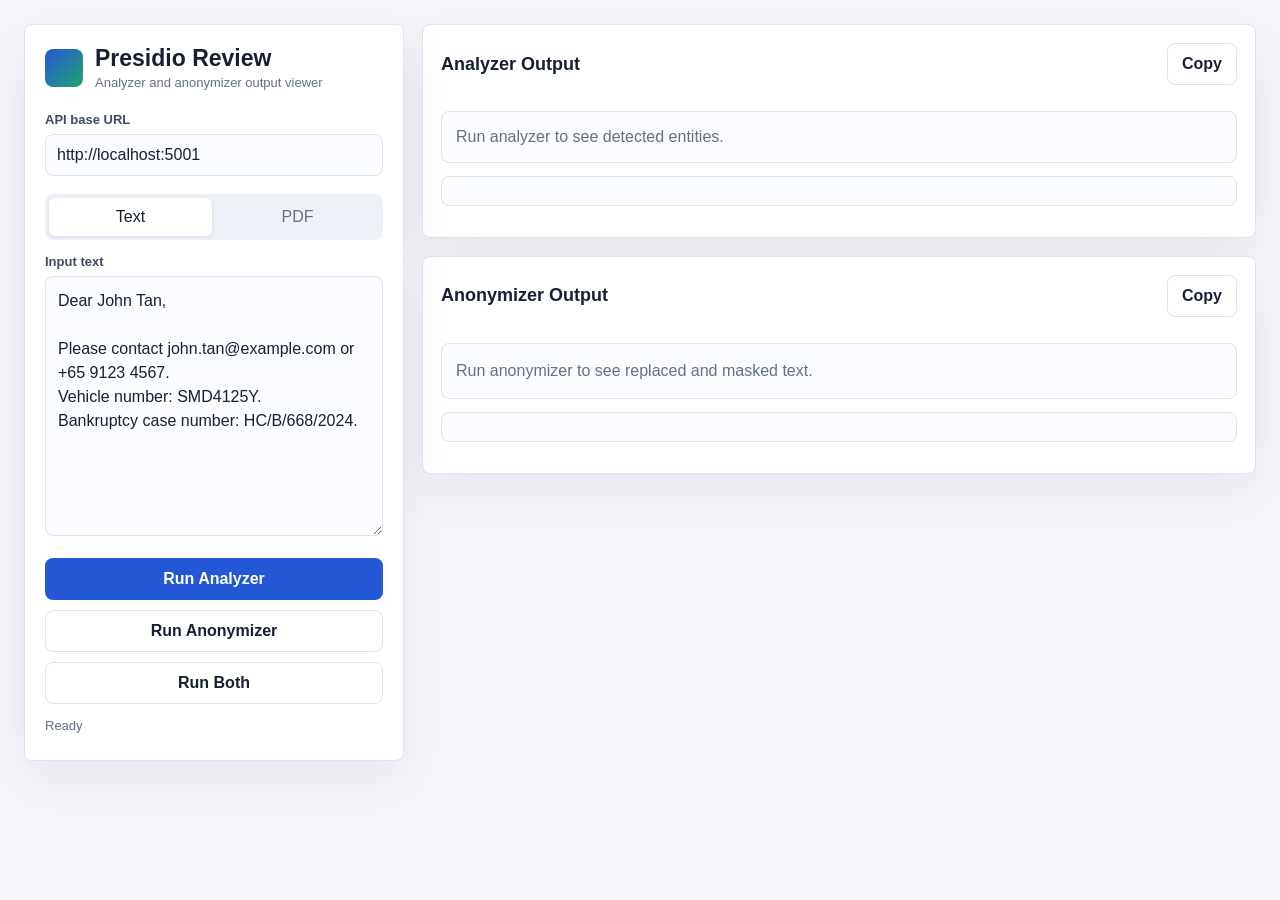
==== ui/index.html @ f63acba7 "Add review UI and update documentation" ====
<!doctype html>
<html lang="en">
<head>
  <meta charset="utf-8">
  <meta name="viewport" content="width=device-width, initial-scale=1">
  <title>Presidio Singapore Review UI</title>
  <link rel="stylesheet" href="./styles.css">
</head>
<body>
  <main class="shell">
    <section class="workspace">
      <aside class="panel input-panel">
        <div class="brand">
          <span class="brand-mark"></span>
          <div>
            <h1>Presidio Review</h1>
            <p>Analyzer and anonymizer output viewer</p>
          </div>
        </div>

        <label class="field-label" for="apiBase">API base URL</label>
        <input id="apiBase" class="text-input" type="url">

        <div class="segmented" role="tablist" aria-label="Input type">
          <button id="textMode" class="segment active" type="button">Text</button>
          <button id="pdfMode" class="segment" type="button">PDF</button>
        </div>

        <section id="textInputBlock" class="input-block">
          <label class="field-label" for="textInput">Input text</label>
          <textarea id="textInput" spellcheck="false">Dear John Tan,

Please contact john.tan@example.com or +65 9123 4567.
Vehicle number: SMD4125Y.
Bankruptcy case number: HC/B/668/2024.</textarea>
        </section>

        <section id="pdfInputBlock" class="input-block hidden">
          <label class="field-label" for="pdfInput">PDF file</label>
          <input id="pdfInput" class="file-input" type="file" accept="application/pdf,.pdf">
          <label class="field-label" for="emailMessageId">Email message id</label>
          <input id="emailMessageId" class="text-input" type="number" min="1" value="1">
        </section>

        <div class="actions">
          <button id="runAnalyzer" class="primary" type="button">Run Analyzer</button>
          <button id="runAnonymizer" class="secondary" type="button">Run Anonymizer</button>
          <button id="runBoth" class="secondary" type="button">Run Both</button>
        </div>

        <div id="status" class="status">Ready</div>
      </aside>

      <section class="results">
        <div class="result-grid">
          <article class="panel result-panel">
            <div class="panel-heading">
              <h2>Analyzer Output</h2>
              <button id="copyAnalyzer" class="icon-button" type="button" title="Copy analyzer JSON">Copy</button>
            </div>
            <div id="analyzerSummary" class="summary-row"></div>
            <div id="highlightedSource" class="highlight-box muted">Run analyzer to see detected entities.</div>
            <pre id="analyzerJson" class="json-box"></pre>
          </article>

          <article class="panel result-panel">
            <div class="panel-heading">
              <h2>Anonymizer Output</h2>
              <button id="copyAnonymizer" class="icon-button" type="button" title="Copy anonymizer JSON">Copy</button>
            </div>
            <div id="anonymizerSummary" class="summary-row"></div>
            <div id="highlightedAnonymized" class="highlight-box muted">Run anonymizer to see replaced and masked text.</div>
            <pre id="anonymizerJson" class="json-box"></pre>
          </article>
        </div>
      </section>
    </section>
  </main>

  <script src="./app.js"></script>
</body>
</html>
---- ui/styles.css ----
:root {
  color-scheme: light;
  --bg: #f6f7fb;
  --panel: #ffffff;
  --ink: #172033;
  --muted: #647084;
  --line: #dce2ee;
  --primary: #2457d6;
  --primary-dark: #173d9c;
  --soft-blue: #eaf1ff;
  --soft-green: #e8f8f0;
  --soft-amber: #fff4d7;
  --soft-red: #ffe8e8;
  --green: #167a4a;
  --amber: #8a5a00;
  --red: #a83232;
  --shadow: 0 18px 50px rgba(20, 30, 55, 0.08);
}

* {
  box-sizing: border-box;
}

body {
  margin: 0;
  background: var(--bg);
  color: var(--ink);
  font-family: Segoe UI, Inter, Arial, sans-serif;
}

button,
input,
textarea {
  font: inherit;
}

.shell {
  min-height: 100vh;
  padding: 24px;
}

.workspace {
  display: grid;
  grid-template-columns: 380px minmax(0, 1fr);
  gap: 18px;
  max-width: 1600px;
  margin: 0 auto;
}

.panel {
  background: var(--panel);
  border: 1px solid var(--line);
  border-radius: 8px;
  box-shadow: var(--shadow);
}

.input-panel {
  position: sticky;
  top: 24px;
  align-self: start;
  padding: 20px;
}

.brand {
  display: flex;
  gap: 12px;
  align-items: center;
  margin-bottom: 22px;
}

.brand-mark {
  width: 38px;
  height: 38px;
  border-radius: 8px;
  background: linear-gradient(135deg, #2457d6, #23a36f);
}

h1,
h2,
p {
  margin: 0;
}

h1 {
  font-size: 23px;
  line-height: 1.15;
}

h2 {
  font-size: 18px;
}

.brand p {
  margin-top: 4px;
  color: var(--muted);
  font-size: 13px;
}

.field-label {
  display: block;
  margin: 14px 0 7px;
  color: #3f4b60;
  font-size: 13px;
  font-weight: 700;
}

.text-input,
textarea,
.file-input {
  width: 100%;
  border: 1px solid var(--line);
  border-radius: 8px;
  background: #fbfcff;
  color: var(--ink);
}

.text-input,
.file-input {
  height: 42px;
  padding: 9px 11px;
}

textarea {
  min-height: 260px;
  resize: vertical;
  padding: 12px;
  line-height: 1.5;
}

.segmented {
  display: grid;
  grid-template-columns: 1fr 1fr;
  gap: 4px;
  margin: 18px 0 4px;
  padding: 4px;
  background: #eef2f8;
  border-radius: 8px;
}

.segment {
  border: 0;
  border-radius: 6px;
  padding: 10px;
  background: transparent;
  color: var(--muted);
  cursor: pointer;
}

.segment.active {
  background: #ffffff;
  color: var(--ink);
  box-shadow: 0 1px 4px rgba(30, 42, 70, 0.12);
}

.hidden {
  display: none;
}

.actions {
  display: grid;
  gap: 10px;
  margin-top: 18px;
}

.primary,
.secondary,
.icon-button {
  border: 1px solid transparent;
  border-radius: 8px;
  padding: 11px 14px;
  font-weight: 700;
  cursor: pointer;
}

.primary {
  background: var(--primary);
  color: #ffffff;
}

.primary:hover {
  background: var(--primary-dark);
}

.secondary,
.icon-button {
  background: #ffffff;
  color: var(--ink);
  border-color: var(--line);
}

.status {
  margin-top: 14px;
  min-height: 22px;
  color: var(--muted);
  font-size: 13px;
}

.results {
  min-width: 0;
}

.result-grid {
  display: grid;
  grid-template-columns: minmax(0, 1fr);
  gap: 18px;
}

.result-panel {
  min-width: 0;
  padding: 18px;
}

.panel-heading {
  display: flex;
  justify-content: space-between;
  align-items: center;
  gap: 12px;
  margin-bottom: 14px;
}

.summary-row {
  display: flex;
  flex-wrap: wrap;
  gap: 8px;
  margin-bottom: 12px;
}

.chip {
  display: inline-flex;
  align-items: center;
  gap: 6px;
  padding: 6px 9px;
  border-radius: 999px;
  background: #eef2f8;
  color: #344158;
  font-size: 12px;
  font-weight: 700;
}

.highlight-box,
.json-box {
  border: 1px solid var(--line);
  border-radius: 8px;
  background: #fbfcff;
}

.highlight-box {
  max-height: 390px;
  overflow: auto;
  padding: 14px;
  line-height: 1.65;
  white-space: pre-wrap;
  word-break: break-word;
}

#highlightedSource {
  max-height: 430px;
  line-height: 1.35;
}

.json-box {
  max-height: 260px;
  overflow: auto;
  padding: 14px;
  color: #172033;
  font-family: Consolas, SFMono-Regular, Menlo, monospace;
  font-size: 13px;
  line-height: 1.45;
}

.muted {
  color: var(--muted);
}

.entity {
  border-radius: 5px;
  padding: 1px 4px;
  font-weight: 700;
}

.entity-source {
  background: var(--soft-blue);
  color: #1742a0;
}

.entity-replace {
  background: var(--soft-green);
  color: var(--green);
}

.entity-mask {
  background: var(--soft-amber);
  color: var(--amber);
}

.entity-error {
  background: var(--soft-red);
  color: var(--red);
}

.entity-board {
  display: grid;
  grid-template-columns: repeat(auto-fill, minmax(260px, 1fr));
  gap: 10px;
  align-items: start;
  white-space: normal;
}

.entity-card {
  border: 1px solid var(--line);
  border-radius: 8px;
  background: #ffffff;
  padding: 11px;
}

.entity-card-head {
  display: flex;
  align-items: center;
  justify-content: space-between;
  gap: 10px;
  margin-bottom: 8px;
  color: #2e3a4f;
  font-weight: 800;
  line-height: 1.2;
}

.entity-card-head small {
  display: inline-flex;
  align-items: center;
  justify-content: center;
  min-width: 24px;
  height: 24px;
  border-radius: 999px;
  background: #eef2f8;
  color: #44536c;
  font-size: 12px;
}

.entity-card-values {
  display: flex;
  flex-wrap: wrap;
  gap: 7px;
}

.value-chip {
  display: inline-flex;
  align-items: center;
  max-width: 100%;
  padding: 6px 8px;
  border-radius: 6px;
  font-size: 13px;
  font-weight: 700;
  line-height: 1.35;
  word-break: break-word;
}

.entity-sensitive {
  background: #fff2cc;
  color: #735200;
}

.entity-person {
  background: #eaf1ff;
  color: #1742a0;
}

.entity-business {
  background: #eaf8f2;
  color: #176044;
}

.entity-contact {
  background: #f0ecff;
  color: #4a3299;
}

.entity-date {
  background: #f3f5f8;
  color: #3d495c;
}

@media (max-width: 1100px) {
  .workspace {
    grid-template-columns: 1fr;
  }

  .input-panel {
    position: static;
  }
}
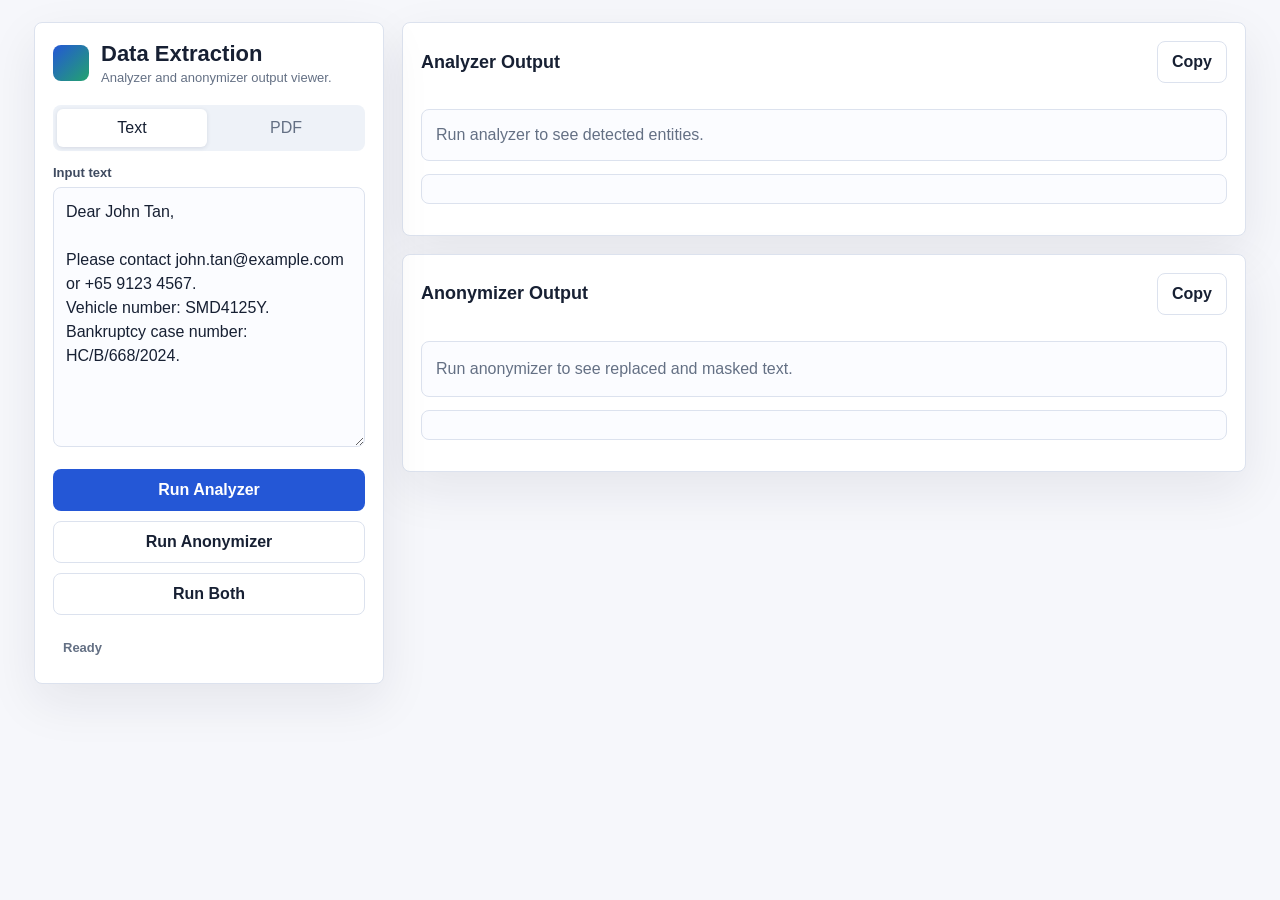
==== commit 24c561ab: "Polish review UI layout" ====
--- a/ui/index.html
+++ b/ui/index.html
@@ -3,7 +3,7 @@
 <head>
   <meta charset="utf-8">
   <meta name="viewport" content="width=device-width, initial-scale=1">
-  <title>Presidio Singapore Review UI</title>
+  <title>Data Extraction UI</title>
   <link rel="stylesheet" href="./styles.css">
 </head>
 <body>
@@ -13,13 +13,12 @@
         <div class="brand">
           <span class="brand-mark"></span>
           <div>
-            <h1>Presidio Review</h1>
-            <p>Analyzer and anonymizer output viewer</p>
+            <h1>Data Extraction</h1>
+            <p>Analyzer and anonymizer output viewer.</p>
           </div>
         </div>
 
-        <label class="field-label" for="apiBase">API base URL</label>
-        <input id="apiBase" class="text-input" type="url">
+        <input id="apiBase" type="hidden">
 
         <div class="segmented" role="tablist" aria-label="Input type">
           <button id="textMode" class="segment active" type="button">Text</button>
--- a/ui/styles.css
+++ b/ui/styles.css
@@ -36,14 +36,14 @@
 
 .shell {
   min-height: 100vh;
-  padding: 24px;
+  padding: 22px 34px;
 }
 
 .workspace {
   display: grid;
-  grid-template-columns: 380px minmax(0, 1fr);
+  grid-template-columns: 350px minmax(0, 1fr);
   gap: 18px;
-  max-width: 1600px;
+  max-width: 1720px;
   margin: 0 auto;
 }
 
@@ -58,19 +58,19 @@
   position: sticky;
   top: 24px;
   align-self: start;
-  padding: 20px;
+  padding: 18px;
 }
 
 .brand {
   display: flex;
   gap: 12px;
   align-items: center;
-  margin-bottom: 22px;
+  margin-bottom: 20px;
 }
 
 .brand-mark {
-  width: 38px;
-  height: 38px;
+  width: 36px;
+  height: 36px;
   border-radius: 8px;
   background: linear-gradient(135deg, #2457d6, #23a36f);
 }
@@ -82,7 +82,7 @@
 }
 
 h1 {
-  font-size: 23px;
+  font-size: 22px;
   line-height: 1.15;
 }
 
@@ -131,7 +131,7 @@
   display: grid;
   grid-template-columns: 1fr 1fr;
   gap: 4px;
-  margin: 18px 0 4px;
+  margin: 10px 0 4px;
   padding: 4px;
   background: #eef2f8;
   border-radius: 8px;
@@ -190,9 +190,26 @@
 
 .status {
   margin-top: 14px;
-  min-height: 22px;
+  min-height: 36px;
+  display: flex;
+  align-items: center;
+  padding: 8px 10px;
+  border-radius: 8px;
   color: var(--muted);
   font-size: 13px;
+  font-weight: 700;
+}
+
+.status-working {
+  background: #fff4d7;
+  color: #735200;
+  border: 1px solid #f2d88a;
+}
+
+.status-error {
+  background: var(--soft-red);
+  color: var(--red);
+  border: 1px solid #f2bbbb;
 }
 
 .results {
@@ -245,7 +262,7 @@
 }
 
 .highlight-box {
-  max-height: 390px;
+  max-height: 430px;
   overflow: auto;
   padding: 14px;
   line-height: 1.65;
@@ -254,7 +271,7 @@
 }
 
 #highlightedSource {
-  max-height: 430px;
+  max-height: 440px;
   line-height: 1.35;
 }
 
@@ -300,7 +317,7 @@
 
 .entity-board {
   display: grid;
-  grid-template-columns: repeat(auto-fill, minmax(260px, 1fr));
+  grid-template-columns: repeat(auto-fill, minmax(230px, 1fr));
   gap: 10px;
   align-items: start;
   white-space: normal;
@@ -310,7 +327,7 @@
   border: 1px solid var(--line);
   border-radius: 8px;
   background: #ffffff;
-  padding: 11px;
+  padding: 10px;
 }
 
 .entity-card-head {
@@ -348,7 +365,7 @@
   max-width: 100%;
   padding: 6px 8px;
   border-radius: 6px;
-  font-size: 13px;
+  font-size: 12px;
   font-weight: 700;
   line-height: 1.35;
   word-break: break-word;
